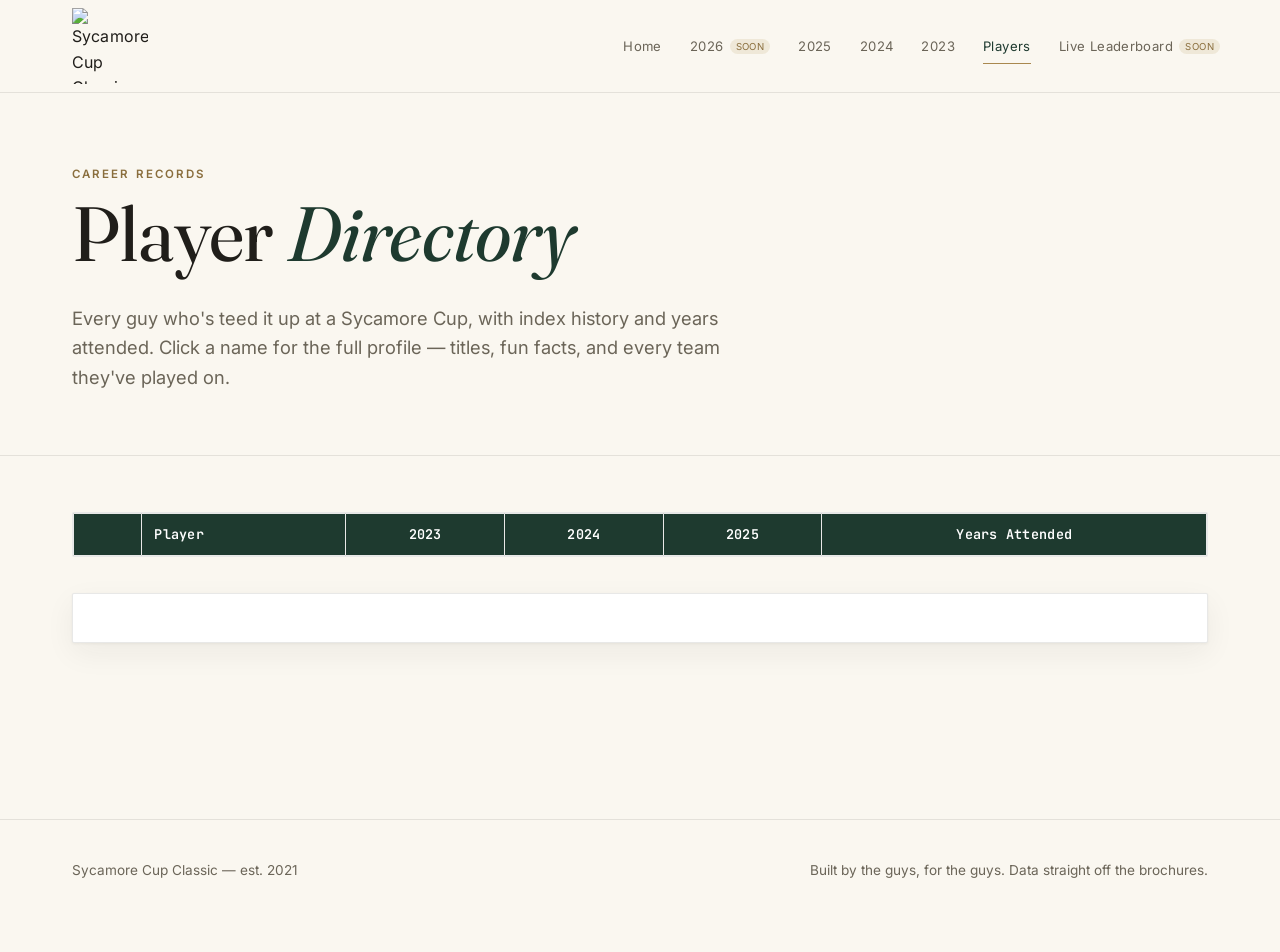
==== players.html @ a8498afb "Add files via upload" ====
<!DOCTYPE html>
<html lang="en">
<head>
<meta charset="UTF-8">
<meta name="viewport" content="width=device-width, initial-scale=1.0">
<title>Players — Sycamore Cup Classic</title>
<link href="https://fonts.googleapis.com/css2?family=Fraunces:ital,opsz,wght@0,9..144,300..600;1,9..144,300..600&family=Inter:wght@400;500;600;700&family=JetBrains+Mono:wght@400;600&display=swap" rel="stylesheet">
<link rel="stylesheet" href="css/style.css">
</head>
<body>
<header class="site-header" id="site-header"></header>

<section class="hero-plain">
  <div class="wrap">
    <p class="eyebrow">Career Records</p>
    <h1>Player <em>Directory</em></h1>
    <p class="lead">Every guy who's teed it up at a Sycamore Cup, with index history and years attended. Click a name for the full profile — titles, fun facts, and every team they've played on.</p>
  </div>
</section>

<section class="section" style="padding-top:56px;">
  <div class="wrap">
    <div class="scorecard-wrap">
      <table class="scorecard" style="min-width:0;">
        <thead>
          <tr><th style="text-align:left;"></th><th style="text-align:left;">Player</th><th>2023</th><th>2024</th><th>2025</th><th>Years Attended</th></tr>
        </thead>
        <tbody id="player-rows"></tbody>
      </table>
    </div>

    <div id="data-notes" class="card" style="padding:24px; margin-top:36px;"></div>
  </div>
</section>

<footer class="site-footer" id="site-footer"></footer>

<script src="js/app.js"></script>
<script>
  initShell('players');
  loadData().then(data => {
    const rows = [...data.players].sort((a,b) => a.name.localeCompare(b.name));
    document.getElementById('player-rows').innerHTML = rows.map(p => `
      <tr onclick="window.location='players/player.html?id=${p.id}'" style="cursor:pointer;">
        <td style="width:1%; padding-right:0;">${avatarHTML(p, 'avatar-sm')}</td>
        <td class="hole-name">${p.name}</td>
        <td>${fmtIndex(p.indexByYear['2023'])}</td>
        <td>${fmtIndex(p.indexByYear['2024'])}</td>
        <td>${fmtIndex(p.indexByYear['2025'])}</td>
        <td style="font-family:var(--font-body);">${p.yearsAttended.join(', ')}</td>
      </tr>
    `).join('');

    document.getElementById('data-notes').innerHTML = `
      <h3 class="mt-0">Data Notes</h3>
      <ul style="color:var(--ink-soft); padding-left:20px; margin-bottom:0;">
        ${data.meta.dataNotes.map(n => `<li style="margin-bottom:8px;">${n}</li>`).join('')}
      </ul>`;
  });
</script>
</body>
</html>
---- css/style.css ----
/* =========================================================
   SYCAMORE CUP CLASSIC — design tokens, v2
   Direction: boutique golf-travel editorial. Think a resort's
   own magazine, not a stats app: big photography, generous
   whitespace, a quiet elegant serif for headlines, small
   tracked-out labels for structure. Data (scores, indexes)
   stays in a technical mono face for contrast, but everything
   else reads like travel writing.
   ========================================================= */
:root {
  --ivory: #FAF7F0;       /* page background */
  --paper: #FFFFFF;       /* card background */
  --sand: #EFE8D8;        /* soft neutral fill for tags/sections */
  --ink: #201E1A;         /* primary text — warm near-black */
  --ink-soft: #6B6558;    /* secondary text */
  --forest: #1E3A2F;      /* deep green — primary brand color */
  --forest-light: #2C5342;
  --brass: #A9884F;       /* muted brass/gold — sparing accent only */
  --brass-dark: #8A6E3D;
  --clay: #8C5A44;        /* warm secondary accent, team B / alerts */
  --line: rgba(32,30,26,0.10);
  --line-strong: rgba(32,30,26,0.18);
  --over-par: #8C5A44;
  --under-par: #1E3A2F;
  --even-par: #6B6558;

  --font-display: 'Fraunces', Georgia, serif;
  --font-body: 'Inter', -apple-system, BlinkMacSystemFont, sans-serif;
  --font-mono: 'JetBrains Mono', ui-monospace, monospace;

  --radius: 2px;
  --shadow-card: 0 1px 3px rgba(32,30,26,0.05), 0 10px 30px rgba(32,30,26,0.06);
}

* { box-sizing: border-box; }
html { scroll-behavior: smooth; }

body {
  margin: 0;
  background: var(--ivory);
  color: var(--ink);
  font-family: var(--font-body);
  font-size: 16px;
  line-height: 1.6;
  -webkit-font-smoothing: antialiased;
}

a { color: inherit; text-decoration: none; }
img { max-width: 100%; display: block; }

h1, h2, h3, h4 {
  font-family: var(--font-display);
  font-weight: 500;
  color: var(--ink);
  margin: 0 0 0.4em;
  letter-spacing: -0.01em;
}
h1 { font-size: clamp(2.6rem, 6vw, 5rem); line-height: 1.02; font-weight: 400; }
h1 em, .serif-italic { font-style: italic; font-weight: 400; color: var(--forest); }
h2 { font-size: clamp(1.7rem, 3.4vw, 2.5rem); line-height: 1.1; font-weight: 400; }
h3 { font-size: 1.35rem; font-weight: 500; }

p { margin: 0 0 1em; }
.eyebrow {
  font-family: var(--font-body);
  font-size: 0.72rem;
  letter-spacing: 0.18em;
  text-transform: uppercase;
  color: var(--brass-dark);
  font-weight: 600;
}

.lead {
  font-size: 1.15rem;
  color: var(--ink-soft);
  max-width: 58ch;
  font-weight: 400;
}

/* ---------- Layout shell ---------- */
.wrap { max-width: 1200px; margin: 0 auto; padding: 0 32px; }
.site-header {
  position: sticky; top: 0; z-index: 40;
  background: rgba(250,247,240,0.92);
  backdrop-filter: blur(8px);
  border-bottom: 1px solid var(--line);
}
.site-header .wrap {
  display: flex; align-items: center; justify-content: space-between;
  height: 92px;
  padding-right: 20px;
}
.brand {
  display: flex; align-items: center;
  color: var(--ink);
  letter-spacing: 0.01em;
}
.brand img {
  height: 76px; width: 76px;
  object-fit: contain;
  display: block;
}
.brand .flag { color: var(--brass); font-size: 1rem; }
nav.main-nav { display: flex; gap: 28px; align-items: center; }
nav.main-nav a {
  color: var(--ink-soft);
  font-size: 0.82rem;
  letter-spacing: 0.03em;
  transition: color .15s;
  position: relative;
  padding: 4px 0;
}
nav.main-nav a:hover { color: var(--ink); }
nav.main-nav a.active { color: var(--forest); }
nav.main-nav a.active::after {
  content: ''; position: absolute; left: 0; right: 0; bottom: -3px; height: 1px; background: var(--brass);
}
nav.main-nav a.cta {
  background: var(--forest); color: var(--ivory); padding: 9px 18px; border-radius: 2px;
}
nav.main-nav a.cta:hover { background: var(--forest-light); }
.soon-badge {
  font-size: 0.6rem; letter-spacing: 0.04em; text-transform: uppercase;
  background: var(--sand); color: var(--brass-dark); padding: 2px 6px; border-radius: 20px;
  margin-left: 2px; vertical-align: middle;
}

footer.site-footer {
  border-top: 1px solid var(--line);
  margin-top: 100px;
  padding: 40px 0 70px;
  color: var(--ink-soft);
  font-size: 0.85rem;
}
footer.site-footer .wrap { display: flex; justify-content: space-between; flex-wrap: wrap; gap: 12px; }

/* ---------- Hero (photographic, full-bleed) ---------- */
.hero-photo {
  position: relative;
  min-height: 78vh;
  display: flex; align-items: flex-end;
  background-size: cover; background-position: center;
  color: #fff;
}
.hero-photo::after {
  content: '';
  position: absolute; inset: 0;
  background: linear-gradient(180deg, rgba(20,20,16,0.05) 0%, rgba(20,20,16,0.15) 45%, rgba(20,20,16,0.72) 100%);
}
.hero-photo .wrap { position: relative; z-index: 2; padding-bottom: 64px; padding-top: 64px; }
.hero-photo .eyebrow { color: rgba(255,255,255,0.85); }
.hero-photo h1 { color: #fff; }
.hero-photo h1 em { color: #E9D9AE; }
.hero-photo .lead { color: rgba(255,255,255,0.82); }

/* Plain (non-photo) hero, for interior utility pages */
.hero-plain { padding: 72px 0 44px; border-bottom: 1px solid var(--line); }

.hero-cta-row { display: flex; gap: 14px; margin-top: 30px; flex-wrap: wrap; }

/* ---------- Buttons ---------- */
.btn {
  display: inline-flex; align-items: center; gap: 8px;
  font-family: var(--font-body);
  font-size: 0.8rem;
  letter-spacing: 0.04em;
  padding: 13px 22px;
  border-radius: 2px;
  border: 1px solid var(--ink);
  cursor: pointer;
  background: transparent;
  color: var(--ink);
  transition: all .15s ease;
}
.btn:hover { background: var(--ink); color: var(--ivory); }
.btn-primary { background: var(--forest); color: #fff; border-color: var(--forest); }
.btn-primary:hover { background: var(--forest-light); border-color: var(--forest-light); }
.btn-light { border-color: rgba(255,255,255,0.65); color: #fff; }
.btn-light:hover { background: #fff; color: var(--ink); }
.btn-brass { background: var(--brass); border-color: var(--brass); color: #201E1A; }
.btn-brass:hover { background: var(--brass-dark); border-color: var(--brass-dark); color: #fff; }
.btn-sm { padding: 9px 15px; font-size: 0.74rem; }
.btn[disabled] { opacity: 0.4; cursor: not-allowed; }

/* ---------- Sections / cards ---------- */
.section { padding: 76px 0; }
.section-head { display: flex; align-items: baseline; justify-content: space-between; gap: 16px; margin-bottom: 36px; flex-wrap: wrap; }
.section-head .eyebrow { display: block; margin-bottom: 8px; }
.card {
  background: var(--paper);
  border: 1px solid var(--line);
  border-radius: var(--radius);
  box-shadow: var(--shadow-card);
}
.grid { display: grid; gap: 28px; }
.grid-3 { grid-template-columns: repeat(3, 1fr); }
.grid-2 { grid-template-columns: repeat(2, 1fr); }
.grid-4 { grid-template-columns: repeat(4, 1fr); }
@media (max-width: 900px) { .grid-3, .grid-4 { grid-template-columns: repeat(2, 1fr); } }
@media (max-width: 640px) { .grid-2, .grid-3, .grid-4 { grid-template-columns: 1fr; } }

/* ---------- Year / trip cards (home) ---------- */
.trip-card { position: relative; overflow: hidden; border-radius: var(--radius); aspect-ratio: 4/3; }
.trip-card img { width: 100%; height: 100%; object-fit: cover; transition: transform .5s ease; }
.trip-card:hover img { transform: scale(1.04); }
.trip-card::after { content:''; position:absolute; inset:0; background: linear-gradient(180deg, rgba(20,20,16,0) 40%, rgba(20,20,16,0.78) 100%); }
.trip-card .trip-info { position: absolute; left: 0; right: 0; bottom: 0; z-index: 2; padding: 24px; color: #fff; }
.trip-card .yr { font-family: var(--font-display); font-size: 2.2rem; font-style: italic; }
.trip-card .loc { font-size: 0.78rem; letter-spacing: 0.04em; text-transform: uppercase; opacity: 0.85; margin-top: 2px; }
.trip-card .champ-tag {
  display: inline-block; margin-top: 12px;
  font-size: 0.68rem; letter-spacing: 0.05em;
  background: rgba(255,255,255,0.15); border: 1px solid rgba(255,255,255,0.4);
  padding: 4px 10px; border-radius: 20px;
  text-transform: uppercase; backdrop-filter: blur(4px);
}

/* ---------- Photo gallery (masonry-ish) ---------- */
.gallery {
  display: grid; grid-template-columns: repeat(4, 1fr); grid-auto-rows: 160px; gap: 12px;
}
.gallery figure { margin: 0; overflow: hidden; border-radius: var(--radius); position: relative; }
.gallery img { width: 100%; height: 100%; object-fit: cover; transition: transform .5s ease; }
.gallery figure:hover img { transform: scale(1.05); }
.gallery figcaption {
  position: absolute; left: 0; right: 0; bottom: 0; padding: 10px 12px;
  font-size: 0.72rem; color: #fff; background: linear-gradient(0deg, rgba(0,0,0,0.55), rgba(0,0,0,0));
  letter-spacing: 0.02em;
}
.gallery .g-wide { grid-column: span 2; grid-row: span 2; }
.gallery .g-tall { grid-row: span 2; }
@media (max-width: 900px) { .gallery { grid-template-columns: repeat(2, 1fr); } .gallery .g-wide { grid-column: span 2; } }
@media (max-width: 560px) { .gallery { grid-template-columns: 1fr; } .gallery .g-wide, .gallery .g-tall { grid-column: span 1; grid-row: span 1; } .gallery figure { height: 240px; } }

/* ---------- Team block ---------- */
.team-block { margin-bottom: 56px; }
.team-head {
  display: flex; align-items: baseline; justify-content: space-between;
  padding: 4px 0 16px; border-bottom: 2px solid var(--ink);
  margin-bottom: 0;
}
.team-head h3 { margin: 0; font-size: 1.6rem; }
.team-head .cap { font-size: 0.78rem; color: var(--ink-soft); letter-spacing: 0.03em; }
.roster { margin-top: 4px; }
.player-row {
  display: grid; grid-template-columns: 48px 1fr auto;
  gap: 18px; align-items: center;
  padding: 18px 0; border-bottom: 1px solid var(--line);
  cursor: pointer; transition: opacity .15s;
}
.player-row:hover { opacity: 0.65; }
.jersey-num {
  width: 40px; height: 40px; border-radius: 50%;
  border: 1px solid var(--line-strong); color: var(--ink-soft);
  display: flex; align-items: center; justify-content: center;
  font-family: var(--font-mono); font-weight: 600; font-size: 0.85rem;
}
.player-row .pname { font-family: var(--font-display); font-weight: 500; font-size: 1.15rem; color: var(--ink); }
.player-row .ptitle { font-size: 0.85rem; color: var(--ink-soft); margin-top: 3px; font-style: italic; }
.player-row .pindex { font-family: var(--font-mono); font-size: 0.82rem; color: var(--ink-soft); white-space: nowrap; }

/* ---------- Player profile ---------- */
.profile-hero { display: flex; gap: 32px; align-items: center; flex-wrap: wrap; }
.profile-avatar {
  width: 104px; height: 104px; border-radius: 50%;
  background: var(--sand); color: var(--forest);
  display: flex; align-items: center; justify-content: center;
  font-family: var(--font-display); font-size: 2.1rem; font-style: italic;
  border: 1px solid var(--line-strong);
  flex-shrink: 0;
}
.avatar-photo { padding: 0; overflow: hidden; }
.avatar-photo img { width: 100%; height: 100%; object-fit: cover; display: block; }
.avatar-sm { width: 40px; height: 40px; font-size: 0.85rem; }
.fact-table { width: 100%; border-collapse: collapse; }
.fact-table th { text-align: left; font-size: 0.7rem; text-transform: uppercase; letter-spacing: 0.06em; color: var(--ink-soft); font-weight: 600; padding: 11px 14px; border-bottom: 1px solid var(--line-strong); width: 34%; }
.fact-table td { padding: 11px 14px; border-bottom: 1px solid var(--line); font-size: 0.95rem; }
.fact-table tr:last-child td, .fact-table tr:last-child th { border-bottom: none; }

/* ---------- Scorecard grid (functional data views only) ---------- */
.scorecard-wrap { overflow-x: auto; border: 1px solid var(--line); border-radius: var(--radius); background: var(--paper); }
table.scorecard { border-collapse: collapse; width: 100%; min-width: 780px; font-family: var(--font-mono); font-size: 0.84rem; }
table.scorecard th, table.scorecard td { padding: 10px 12px; text-align: center; border: 1px solid var(--line); }
table.scorecard thead th { background: var(--forest); color: #fff; font-weight: 600; letter-spacing: 0.02em; position: sticky; top: 0; }
table.scorecard td.hole-name { text-align: left; font-family: var(--font-body); font-weight: 600; color: var(--ink); position: sticky; left: 0; background: var(--paper); z-index: 1; }
table.scorecard tr.par-row td { background: var(--sand); font-weight: 700; }
table.scorecard input.score-cell {
  width: 42px; text-align: center; border: 1px solid var(--line-strong);
  border-radius: 2px; padding: 5px; font-family: var(--font-mono); font-size: 0.85rem;
  background: var(--ivory);
}
.score-under { color: var(--under-par); font-weight: 700; }
.score-over { color: var(--over-par); font-weight: 700; }
.score-even { color: var(--even-par); }

/* ---------- Leaderboard ---------- */
.team-pill {
  font-family: var(--font-body); font-size: 0.68rem; text-transform: uppercase;
  padding: 3px 9px; border-radius: 20px; letter-spacing: 0.03em;
}
.team-pill.a { background: rgba(30,58,47,0.10); color: var(--forest); }
.team-pill.b { background: rgba(140,90,68,0.12); color: var(--clay); }
.total-score { font-family: var(--font-mono); font-size: 1.3rem; font-weight: 700; }

/* ---------- Forms ---------- */
select, input[type=text], input[type=number] {
  font-family: var(--font-body); font-size: 0.95rem;
  padding: 11px 13px; border: 1px solid var(--line-strong); border-radius: var(--radius);
  background: var(--paper); color: var(--ink); width: 100%;
}
label { display: block; font-size: 0.72rem; text-transform: uppercase; letter-spacing: 0.05em; color: var(--ink-soft); margin-bottom: 7px; font-weight: 600; }
.field { margin-bottom: 20px; }
.banner {
  padding: 14px 18px; border-radius: var(--radius); font-size: 0.88rem;
  border: 1px solid var(--line-strong); margin-bottom: 24px;
}
.banner.ok { background: rgba(30,58,47,0.06); border-color: var(--forest); color: var(--forest); }
.banner.warn { background: rgba(169,136,79,0.1); border-color: var(--brass-dark); color: var(--brass-dark); }
.banner.err { background: rgba(140,90,68,0.08); border-color: var(--clay); color: var(--clay); }

/* ---------- Editorial extras ---------- */
.pull-quote {
  font-family: var(--font-display); font-style: italic; font-size: 1.6rem; line-height: 1.4;
  color: var(--forest); border-left: 2px solid var(--brass); padding-left: 24px; margin: 40px 0;
  max-width: 60ch;
}
.stat-strip { display: flex; gap: 48px; flex-wrap: wrap; padding: 32px 0; border-top: 1px solid var(--line); border-bottom: 1px solid var(--line); }
.stat-strip .stat-num { font-family: var(--font-display); font-size: 2.4rem; font-style: italic; color: var(--forest); line-height: 1; }
.stat-strip .stat-label { font-size: 0.75rem; text-transform: uppercase; letter-spacing: 0.05em; color: var(--ink-soft); margin-top: 6px; }

/* ---------- Utility ---------- */
.muted { color: var(--ink-soft); }
.center { text-align: center; }
.mt-0{margin-top:0} .mb-0{margin-bottom:0}
.divider { border: none; border-top: 1px solid var(--line); margin: 48px 0; }

@media (max-width: 760px) {
  nav.main-nav { display: none; }
  .profile-hero { flex-direction: column; align-items: flex-start; }
  .hero-photo { min-height: 60vh; }
}
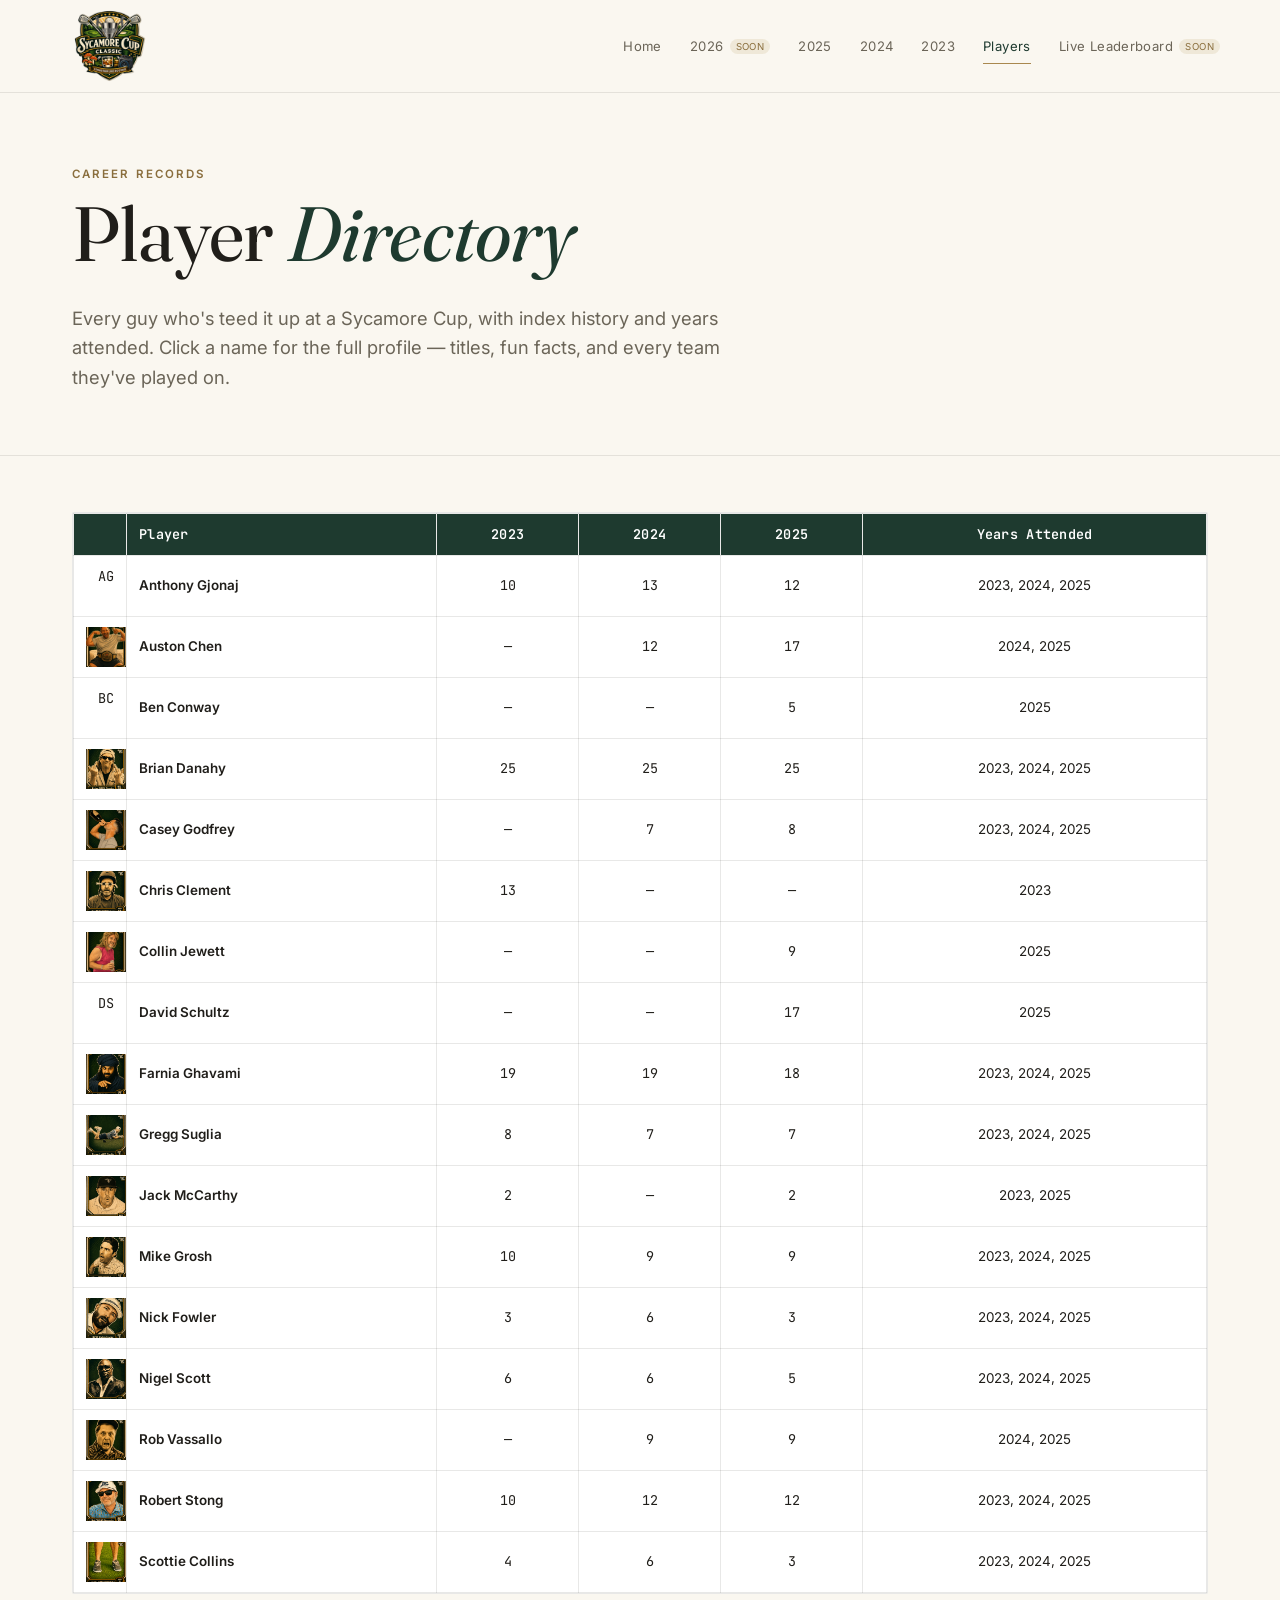
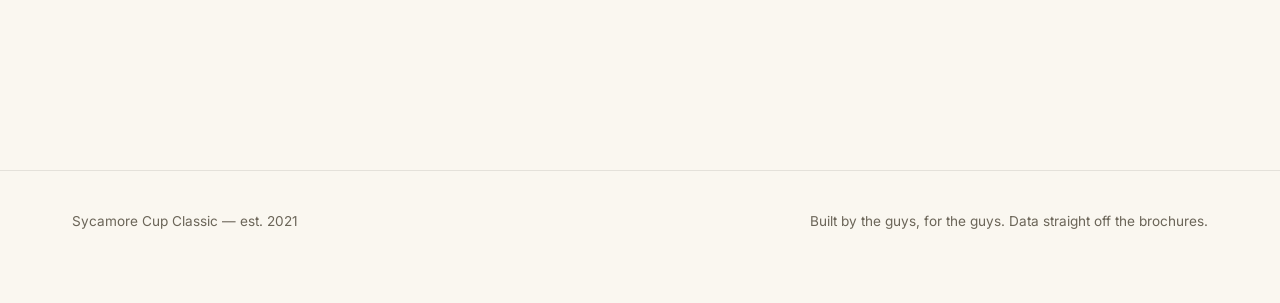
==== commit 506a4c94: "Refactor data notes rendering logic in players.html" ====
--- a/players.html
+++ b/players.html
@@ -51,11 +51,17 @@
       </tr>
     `).join('');
 
-    document.getElementById('data-notes').innerHTML = `
-      <h3 class="mt-0">Data Notes</h3>
-      <ul style="color:var(--ink-soft); padding-left:20px; margin-bottom:0;">
-        ${data.meta.dataNotes.map(n => `<li style="margin-bottom:8px;">${n}</li>`).join('')}
-      </ul>`;
+    const notes = (data.meta && data.meta.dataNotes) || [];
+    const notesEl = document.getElementById('data-notes');
+    if (notes.length) {
+      notesEl.innerHTML = `
+        <h3 class="mt-0">Data Notes</h3>
+        <ul style="color:var(--ink-soft); padding-left:20px; margin-bottom:0;">
+          ${notes.map(n => `<li style="margin-bottom:8px;">${n}</li>`).join('')}
+        </ul>`;
+    } else {
+      notesEl.style.display = 'none';
+    }
   });
 </script>
 </body>
